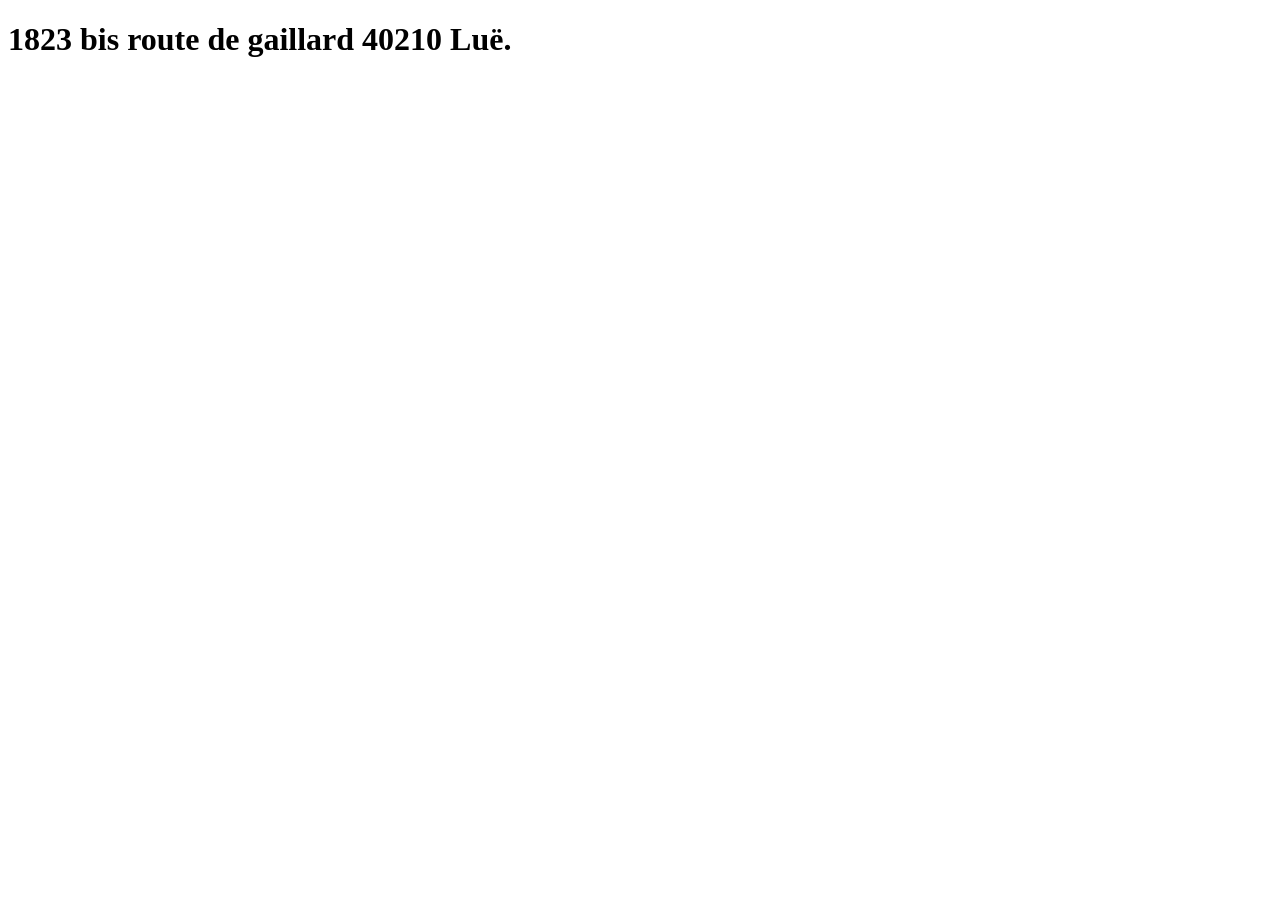
==== garden-landes.html @ c027d386 "Add files via upload" ====
<!DOCTYPE html>
<html lang="en">
<head>
  <meta charset="UTF-8">
  <meta name="viewport" content="width=device-width, initial-scale=1.0">
  <title>1823 bis route de gaillard  40210 Luë.</title>
  <link href="css/stylelandes.css" rel="stylesheet">
</head>

<body>

<h1>1823 bis route de gaillard  40210 Luë.</h1>

<div class="container" id="forest"></div>

<script src="js/landes.js"></script>

</body>
</html>
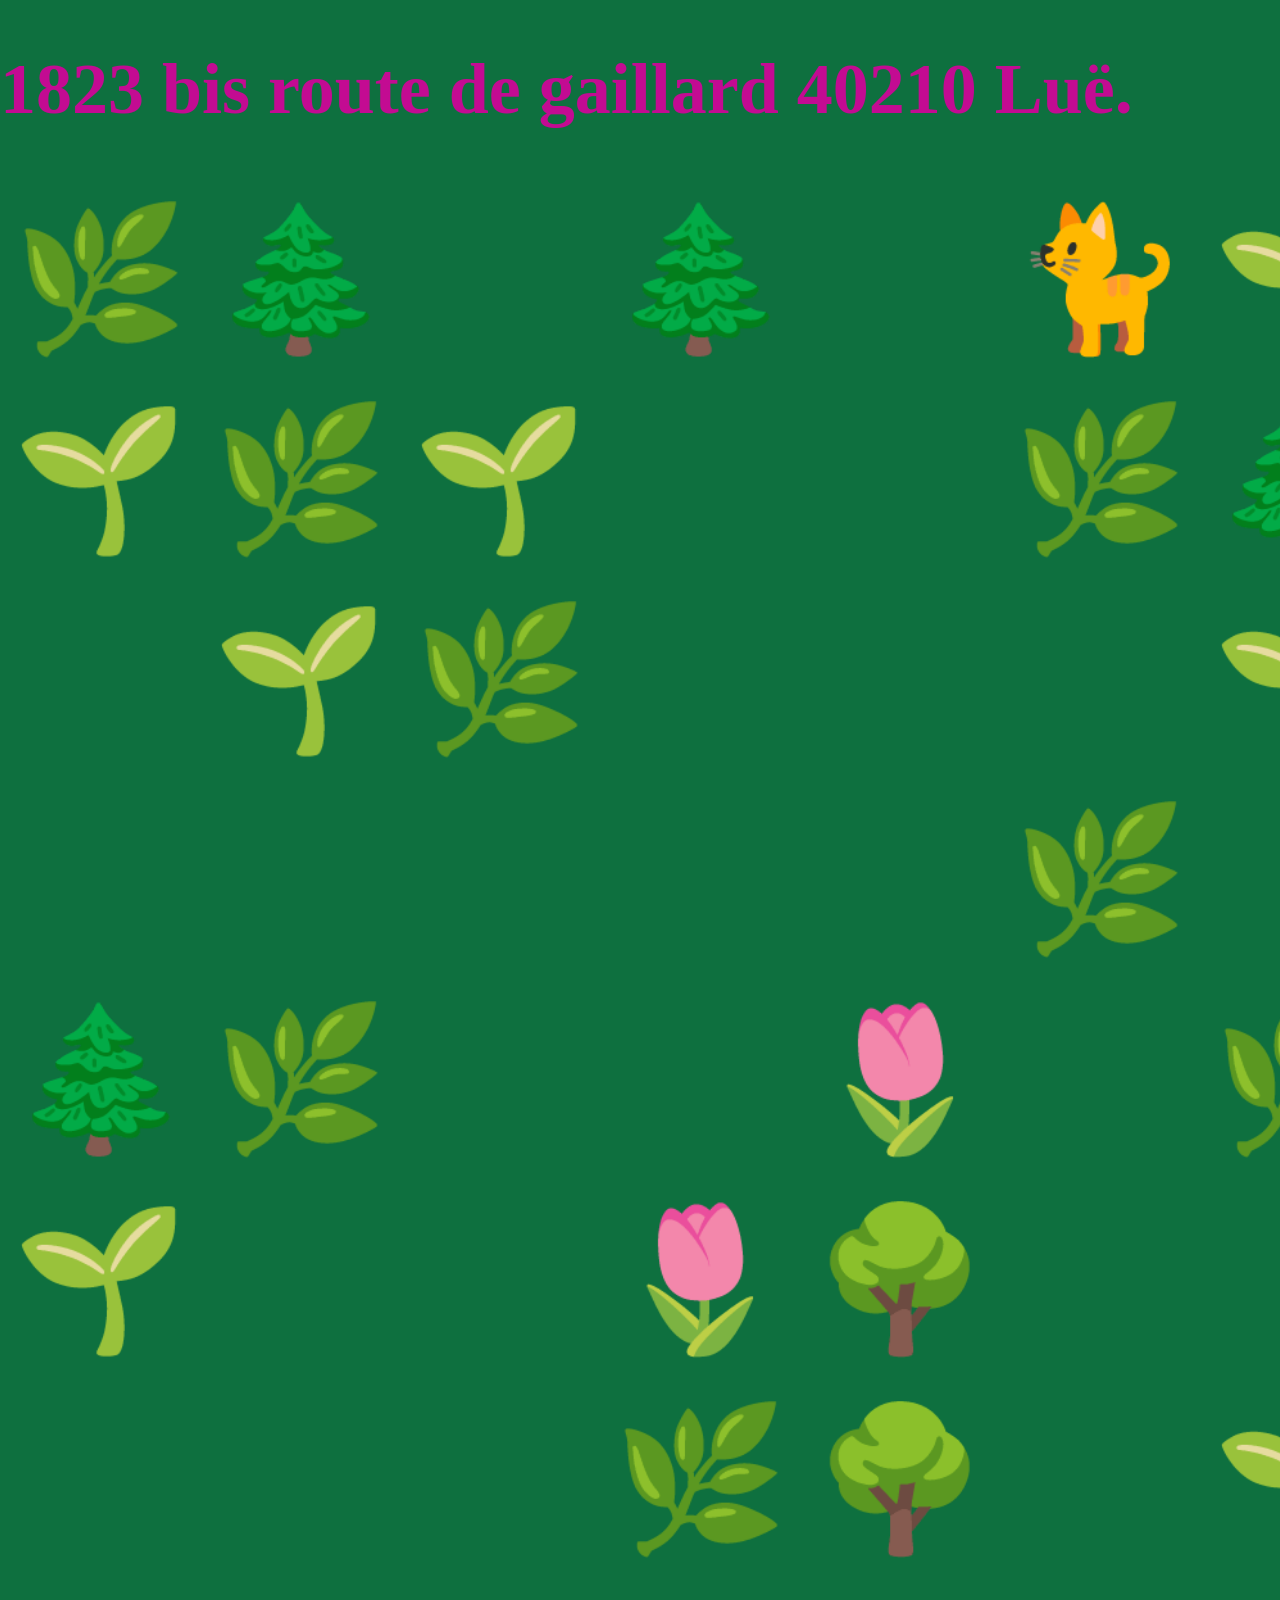
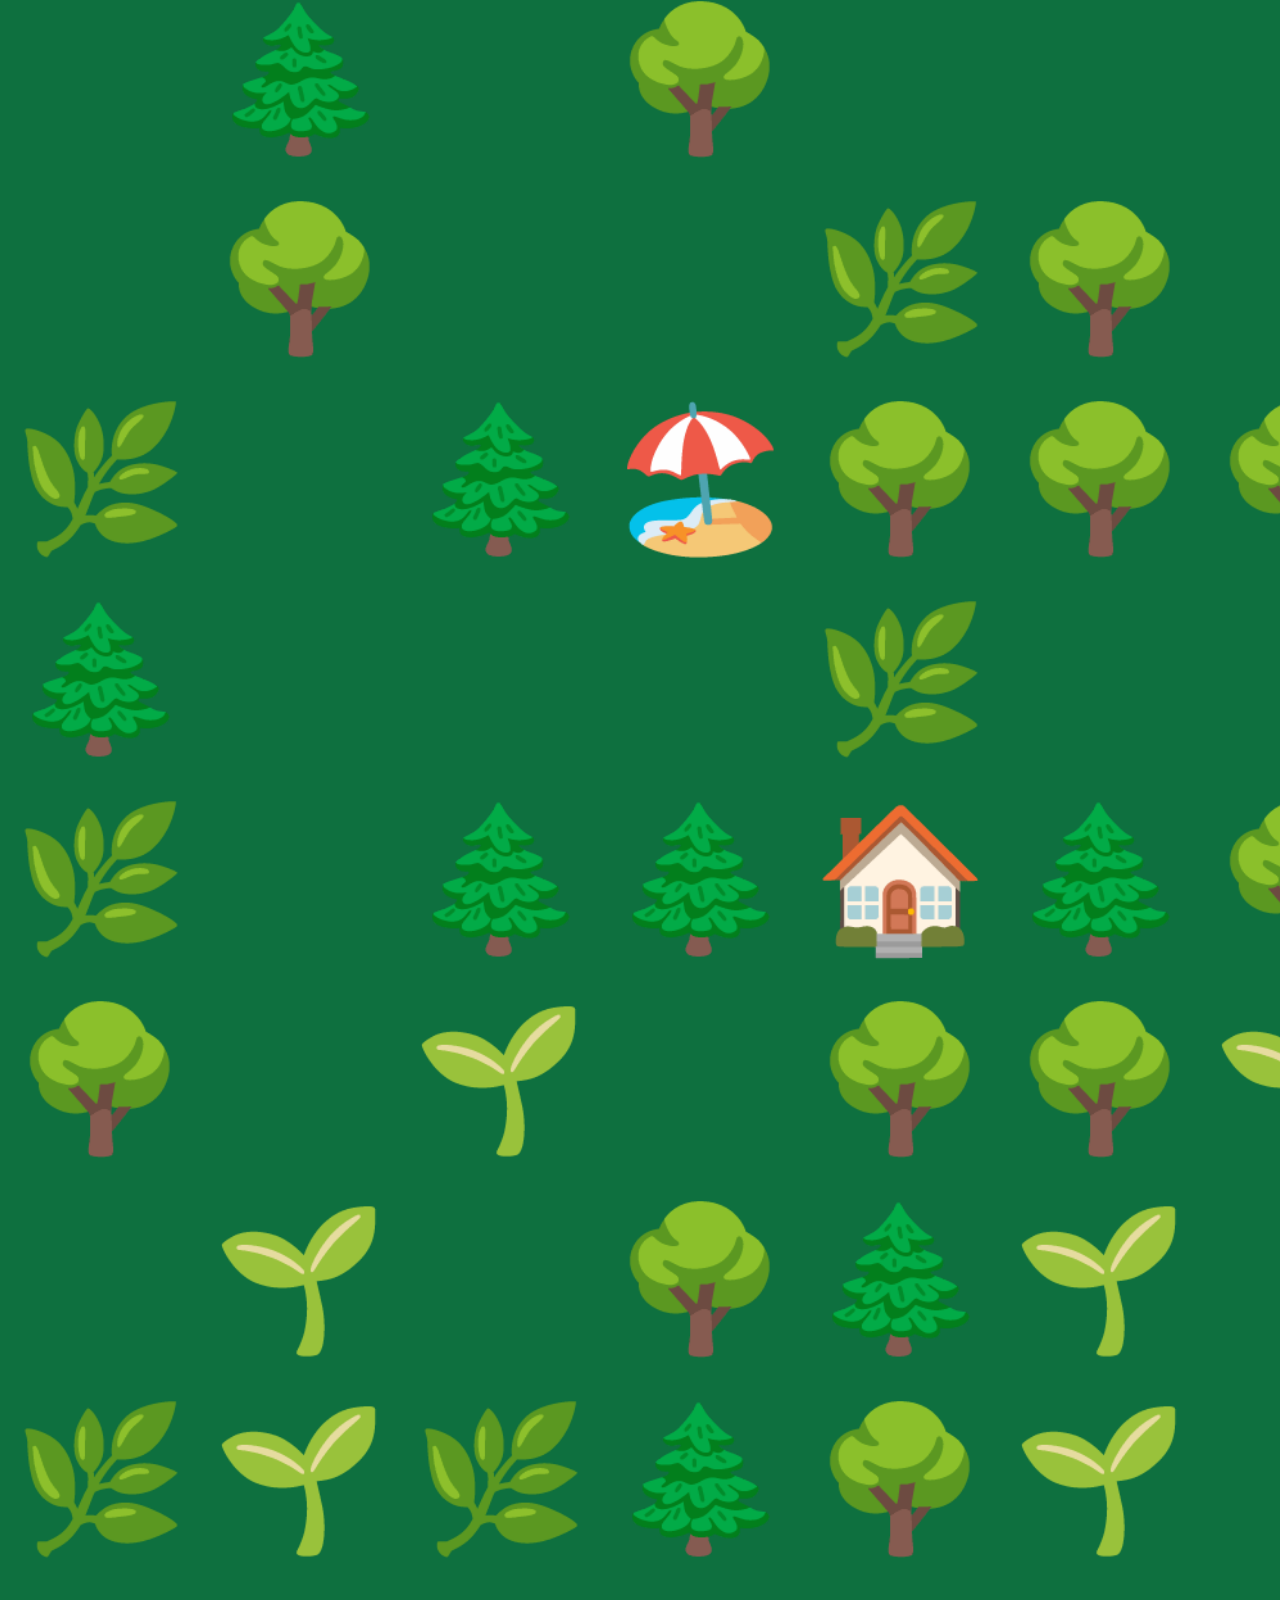
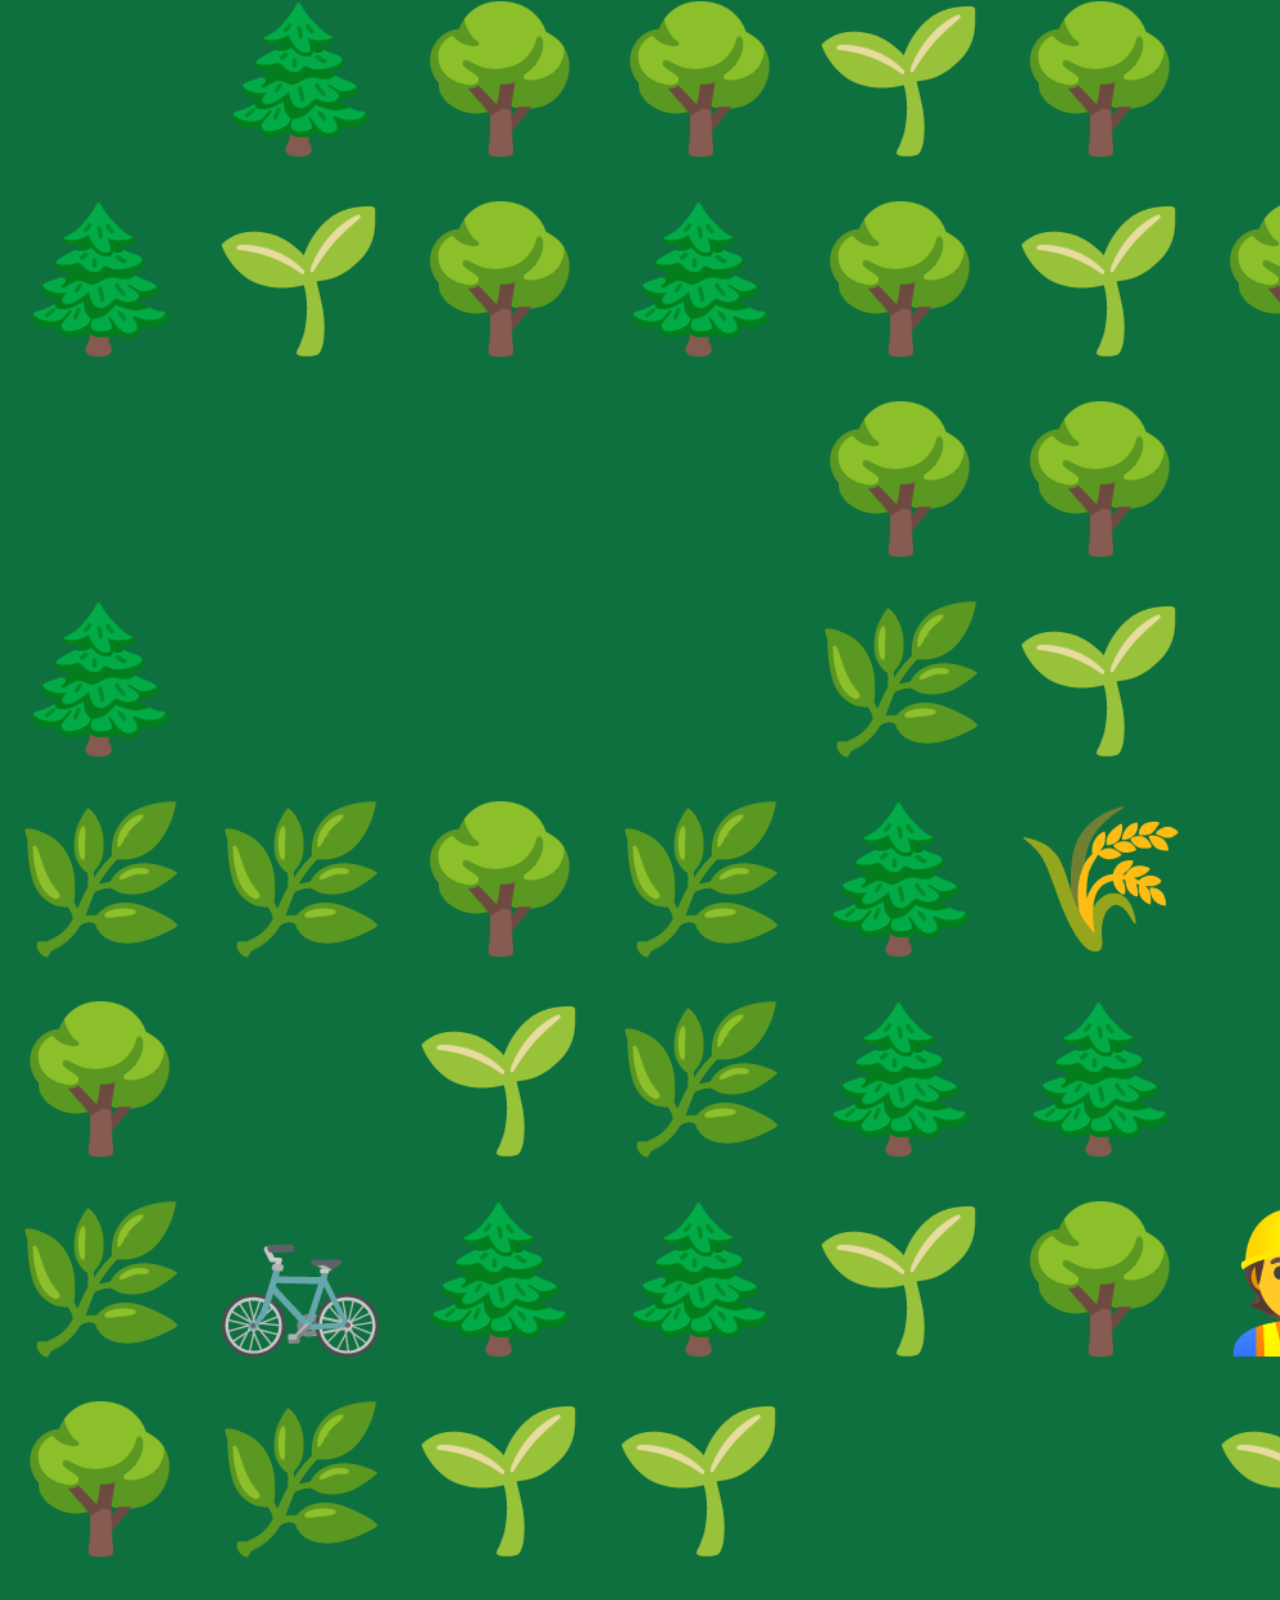
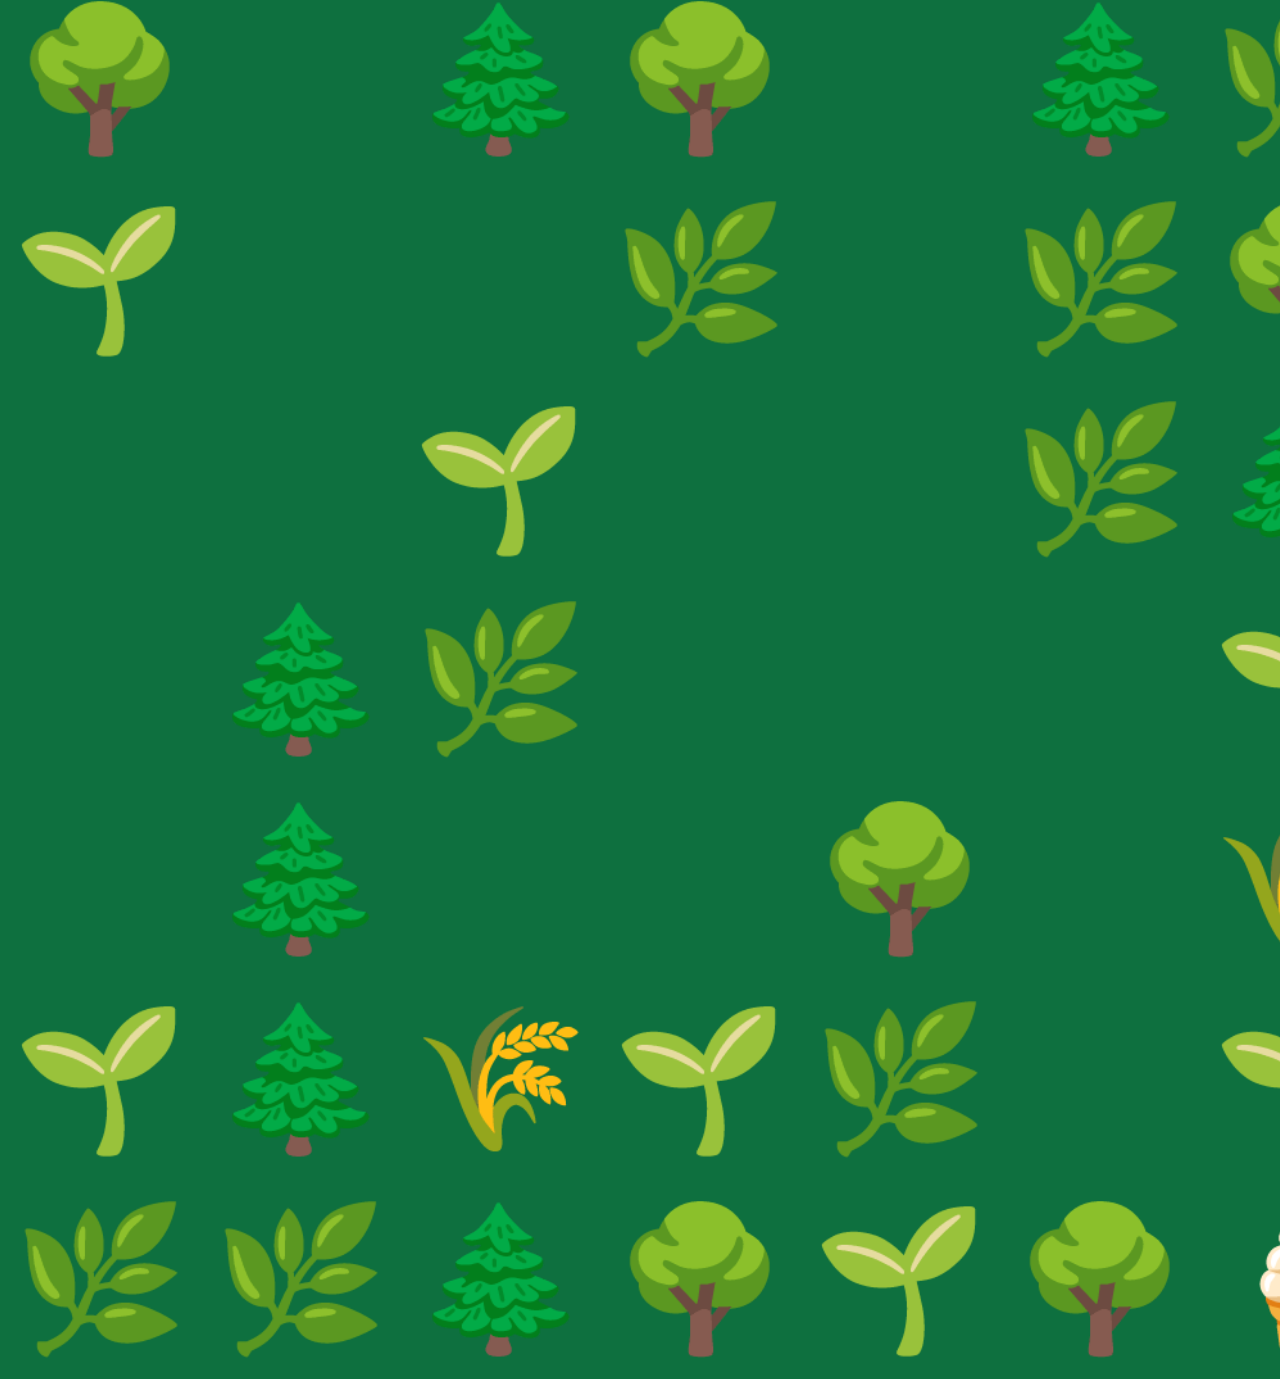
==== commit d4d9bb74: "Add files via upload" ====
--- a/garden-landes.html
+++ b/garden-landes.html
@@ -4,7 +4,7 @@
   <meta charset="UTF-8">
   <meta name="viewport" content="width=device-width, initial-scale=1.0">
   <title>1823 bis route de gaillard  40210 Luë.</title>
-  <link href="css/stylelandes.css" rel="stylesheet">
+  <link href="stylelandes.css" rel="stylesheet">
 </head>
 
 <body>
@@ -13,7 +13,7 @@
 
 <div class="container" id="forest"></div>
 
-<script src="js/landes.js"></script>
+<script src="landes.js"></script>
 
 </body>
 </html>
--- a/stylelandes.css
+++ b/stylelandes.css
@@ -0,0 +1,397 @@
+body {
+font-size: 36px;
+background-color:rgb(14, 112, 63);
+color: rgb(195, 11, 146);
+}
+
+.container {
+  display: grid;
+  grid-template-columns: repeat(30, 200px);
+  grid-template-rows: repeat(30, 200px);
+  font-size: 140px;
+}
+
+.container > div:empty {
+  pointer-events: none;
+}
+
+
+.container > div {
+  width: 200px;
+  height: 200px;
+  display: flex;
+  align-items: center;
+  justify-content: center;
+}
+
+.container > div:hover p {
+  transform: scale(1.5);
+}
+
+.container {
+  overflow: visible;
+}
+
+.container > div {
+  position: relative;
+}
+
+
+.rabbit {
+  position: relative; /* needed for pseudo-elements */
+}
+
+.rabbit:hover {
+  background-image: url("rabbit.webp");
+  background-size: cover;
+  background-position: center;
+}
+
+.rabbit::before,
+.rabbit::after {
+  content: "";
+  position: absolute;
+  inset: 0;
+  background-size: cover;
+  background-position: center;
+  pointer-events: none;
+}
+
+.rabbit::before { filter: hue-rotate(90deg); }
+.rabbit::after  { filter: hue-rotate(-90deg); }
+
+.rabbit:hover::before,
+.rabbit:hover::after {
+  background-image: url("rabbit.webp"); /* must repeat */
+  opacity: 1;
+  animation: glitch 0.2s infinite;
+}
+
+.home {
+  position: relative; /* needed for pseudo-elements */
+}
+
+.home:hover {
+  background-image: url("garden-hover.webp");
+  background-size: cover;
+  background-position: center;
+}
+
+.home::before,
+.home::after {
+  content: "";
+  position: absolute;
+  inset: 0;
+  background-size: cover;
+  background-position: center;
+  pointer-events: none;
+}
+
+.home::before { filter: saturate(200%) blur(0.5px); }
+.home::after  { filter: saturate(180%) blur(0.5px); }
+
+.home:hover::before,
+.home:hover::after {
+  background-image: url("garden-hover.webp"); /* must repeat */
+  opacity: 1;
+  animation: glitch 1s infinite;
+}
+
+
+
+#grid-itemsquirrel1:hover {
+  background-image: url("squirrel.webp");
+  background-size: cover;
+  background-position: center;
+}
+
+
+html, body {
+  margin: 0;
+  padding: 0;
+  width: 100%;
+  height: 100%;
+}
+
+
+.grid-item {
+  z-index: 1;
+}
+
+
+.grid-item {
+  transition: transform 0.3s ease, filter 0.3s ease;
+}
+
+.grid-item:hover {
+  transform: scale(1.8) rotate(-1deg);
+  filter: blur(1.5px) contrast(130%) saturate(140%);
+}
+
+.grid-item {
+  width: 200px;
+  height: 200px;
+  display: flex;
+  align-items: center;
+  justify-content: center;
+}
+
+@keyframes glitch {
+  0%   { transform: translate(0, 0); }
+  25%  { transform: translate(-2px, 2px); }
+  50%  { transform: translate(2px, -2px); }
+  75%  { transform: translate(-1px, 1px); }
+  100% { transform: translate(0, 0); }
+}
+
+/* hidden by default */
+.tent .tooltip {
+  position: absolute;
+  bottom: 100%; /* above the tent emoji */
+  left: 50%;
+  transform: translateX(-50%);
+  background-color: rgba(255,255,255,0.9);
+  color: #333;
+  padding: 10px;
+  border-radius: 8px;
+  font-size: 16px;
+  white-space: nowrap;
+  pointer-events: none;
+  opacity: 0;
+  transition: opacity 0.3s ease;
+  z-index: 10;
+}
+
+/* show tooltip on hover */
+.tent:hover .tooltip {
+  opacity: 1;
+}
+
+.loveflower {
+  position: relative; /* needed for pseudo-elements */
+}
+
+/* hidden by default */
+.loveflower .hover-text {
+  position: absolute;
+  color: #fff;
+  font-size: 24px;
+  bottom: 50%;
+  left: 50%;
+  transform: translate(-50%, 50%);
+  opacity: 0;
+  pointer-events: none;
+  transition: opacity 0.3s ease;
+}
+
+/* make emoji disappear */
+.loveflower:hover p {
+  opacity: 0;
+  transition: opacity 0.2s ease;
+}
+
+/* make text appear */
+.loveflower:hover .hover-text {
+  opacity: 1;
+}
+
+body {
+  cursor: url('cursor-rabbit.png') 16 16, auto;
+}
+
+.cat {
+  position: relative; /* needed for pseudo-elements */
+}
+
+.cat:hover {
+  background-image: url("cat.webp");
+  background-size: cover;
+  background-position: center;
+}
+
+.cat::before,
+.cat::after {
+  content: "";
+  position: absolute;
+  inset: 0;
+  background-size: cover;
+  background-position: center;
+  pointer-events: none;
+}
+
+.cat::before { filter: hue-rotate(90deg); }
+.cat::after  { filter: hue-rotate(-90deg); }
+
+.cat:hover::before,
+.cat:hover::after {
+  background-image: url("cat.webp"); /* must repeat */
+  opacity: 1;
+  animation: glitch 0.2s infinite;
+}
+
+.bike {
+  position: relative; /* needed for pseudo-elements */
+}
+
+.bike:hover {
+  background-image: url("velo.webp");
+  background-size: cover;
+  background-position: center;
+}
+
+.bike::before,
+.bike::after {
+  content: "";
+  position: absolute;
+  inset: 0;
+  background-size: cover;
+  background-position: center;
+  pointer-events: none;
+}
+
+
+.bike:hover::before,
+.bike:hover::after {
+  background-image: url("velo.webp"); /* must repeat */
+  opacity: 1;
+  animation: glitch 0.2s infinite;
+}
+
+.pizza {
+  position: relative; /* needed for pseudo-elements */
+}
+
+.pizza:hover {
+  background-image: url("pizza.webp");
+  background-size: cover;
+  background-position: center;
+}
+
+.pizza::before,
+.pizza::after {
+  content: "";
+  position: absolute;
+  inset: 0;
+  background-size: cover;
+  background-position: center;
+  pointer-events: none;
+}
+
+.pizza::before { filter: hue-rotate(90deg); }
+.pizza::after  { filter: hue-rotate(-90deg); }
+
+.pizza:hover::before,
+.pizza:hover::after {
+  background-image: url("pizza.webp"); /* must repeat */
+  opacity: 1;
+  animation: glitch 0.1s infinite;
+}
+
+.beach {
+  position: relative; /* needed for pseudo-elements */
+}
+
+.beach:hover {
+  background-image: url("plage.webp");
+  background-size: cover;
+  background-position: center;
+}
+
+.beach::before,
+.beach::after {
+  content: "";
+  position: absolute;
+  inset: 0;
+  background-size: cover;
+  background-position: center;
+  pointer-events: none;
+}
+
+.beach:hover::before,
+.beach:hover::after {
+  background-image: url("plage.webp"); /* must repeat */
+  opacity: 1;
+  animation: glitch 0.1s infinite;
+}
+
+.car {
+  position: relative; /* needed for pseudo-elements */
+}
+
+.car:hover {
+  background-image: url("car.webp");
+  background-size: cover;
+  background-position: center;
+}
+
+.car::before,
+.car::after {
+  content: "";
+  position: absolute;
+  inset: 0;
+  background-size: cover;
+  background-position: center;
+  pointer-events: none;
+}
+
+.car:hover::before,
+.car:hover::after {
+  background-image: url("car.webp"); /* must repeat */
+  opacity: 1;
+  animation: glitch 0.1s infinite;
+}
+
+.cream {
+  position: relative; /* needed for pseudo-elements */
+}
+
+.cream:hover {
+  background-image: url("miam.webp");
+  background-size: cover;
+  background-position: center;
+}
+
+.cream::before,
+.cream::after {
+  content: "";
+  position: absolute;
+  inset: 0;
+  background-size: cover;
+  background-position: center;
+  pointer-events: none;
+}
+
+.cream:hover::before,
+.cream:hover::after {
+  background-image: url("miam.webp"); /* must repeat */
+  opacity: 1;
+  animation: glitch 0.1s infinite;
+}
+
+.cricri {
+  position: relative; /* needed for pseudo-elements */
+}
+
+.cricri:hover {
+  background-image: url("cricri.webp");
+  background-size: cover;
+  background-position: center;
+}
+
+.cricri::before,
+.cricri::after {
+  content: "";
+  position: absolute;
+  inset: 0;
+  background-size: cover;
+  background-position: center;
+  pointer-events: none;
+}
+
+
+.cricri:hover::before,
+.cricri:hover::after {
+  background-image: url("cricri.webp"); /* must repeat */
+  opacity: 1;
+  animation: glitch 0.2s infinite;
+}
